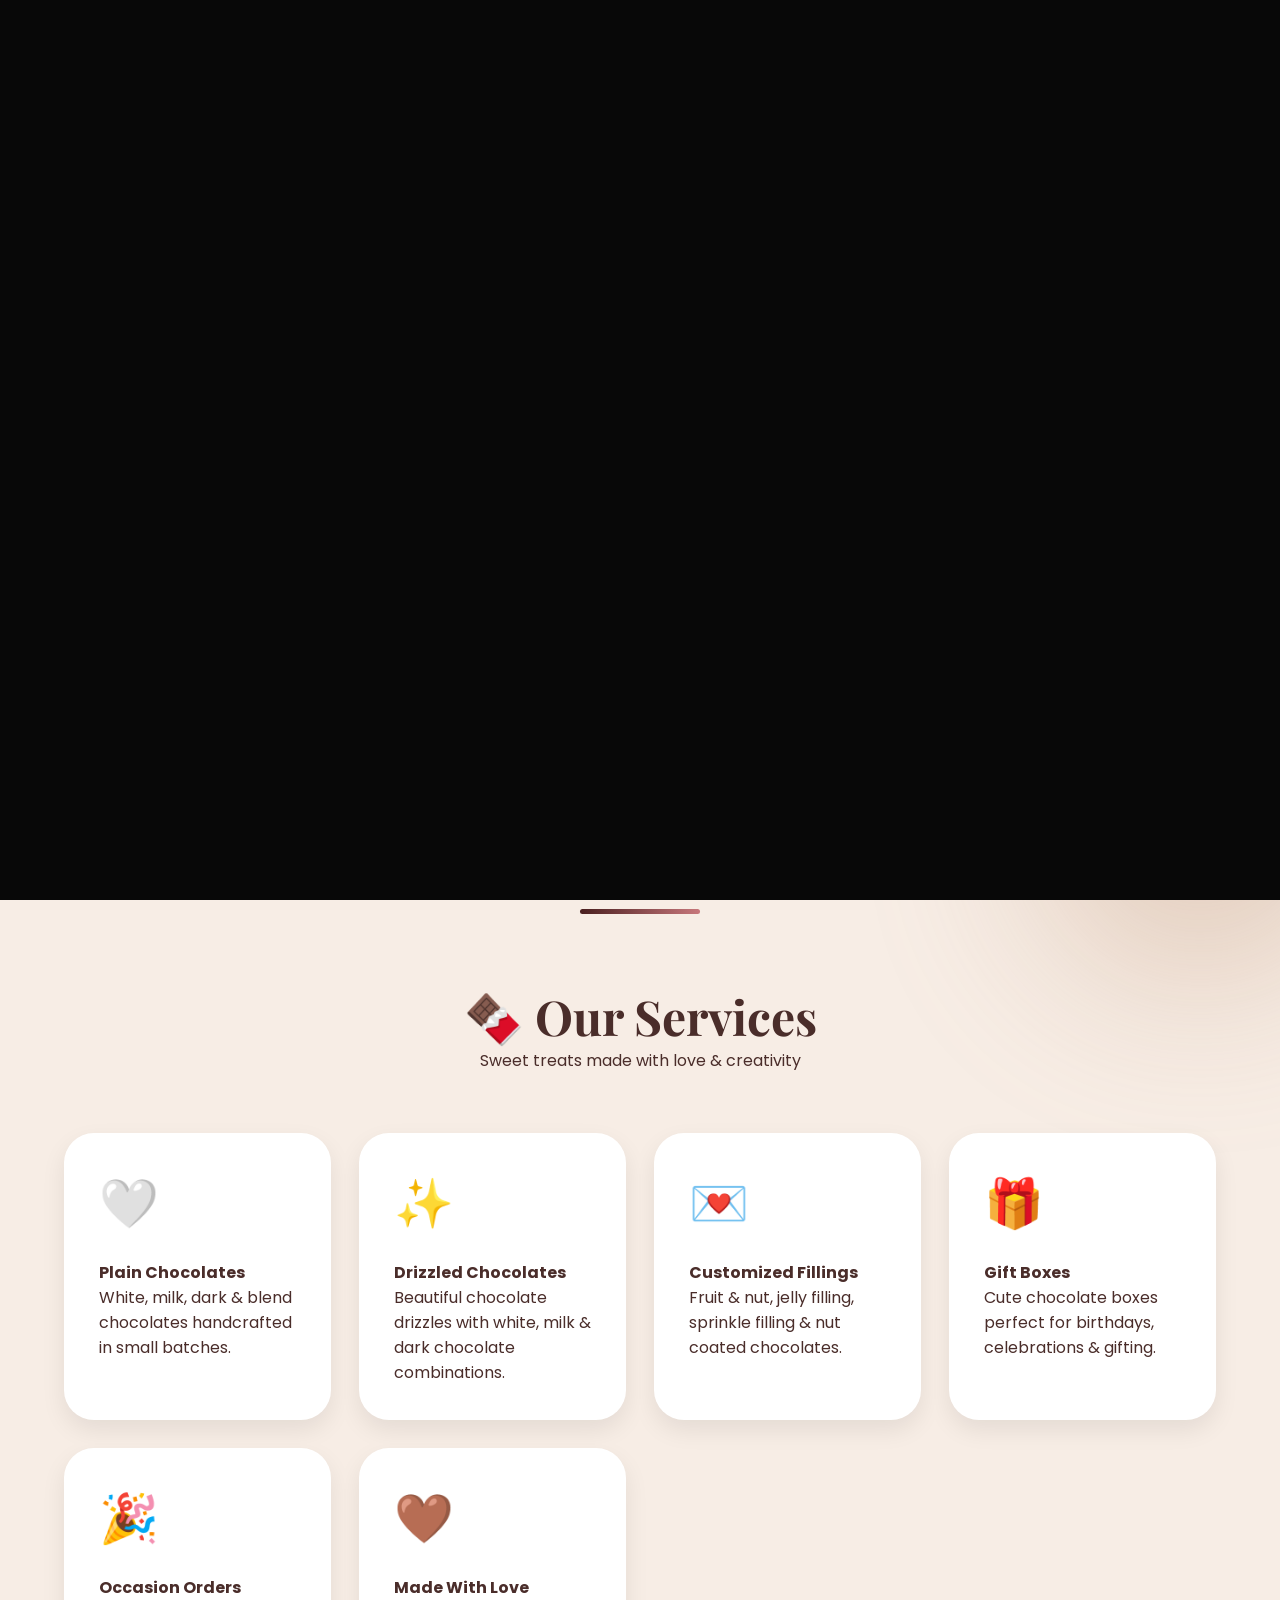
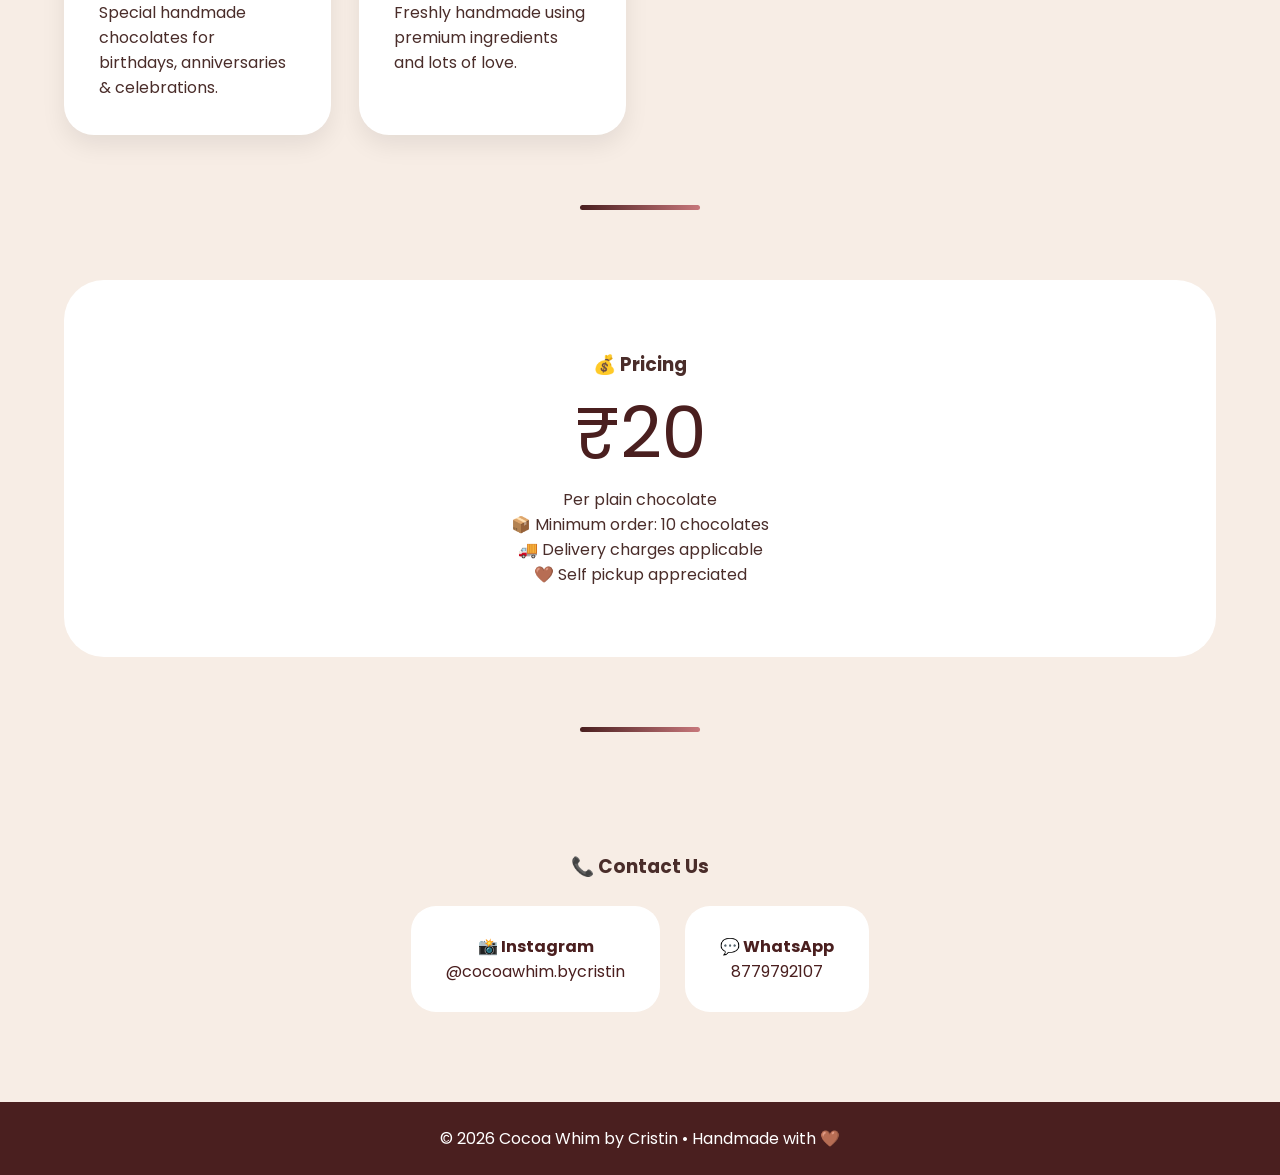
==== index.html @ 8f463be4 "Rename cocoawhim.html to index.html" ====
<!DOCTYPE html>
<html lang="en">

<head>
  <meta charset="UTF-8" />
  <meta name="viewport" content="width=device-width, initial-scale=1.0" />

  <title>Cocoa Whim by Cristin</title>

  <link rel="preconnect" href="https://fonts.googleapis.com">
  <link rel="preconnect" href="https://fonts.gstatic.com" crossorigin>

  <link
    href="https://fonts.googleapis.com/css2?family=Playfair+Display:wght@600;700&family=Poppins:wght@300;400;500;600&family=Pacifico&display=swap"
    rel="stylesheet">

  <link rel="stylesheet" href="cocoawhim.css">
</head>

<body>
  <div id="loader">

    <video autoplay muted playsinline id="logoVideo">
      <source src="LogoReveal.mp4" type="video/mp4">
    </video>

  </div>

  <div class="bg-blur one"></div>
  <div class="bg-blur two"></div>

  <div class="container">

    <!-- NAVBAR -->

    <nav>

      <div class="logo">

        <img src="Profile.png" alt="Cocoa Whim Logo">

        <div class="logo-text">
          <h1>Cocoa Whim</h1>
          <h6>by Cristin</h6>
          <p>little bites, big happiness 🍫</p>
        </div>

      </div>

      <a class="nav-btn" href="https://wa.me/918779792107" target="_blank">
        Order Now
      </a>

    </nav>

    <!-- HERO -->

    <section class="hero">

      <div>

        <h2>
          Handmade chocolates
          <span>for every sweet craving 🍫</span>
        </h2>

        <p>
          Cocoa Whim by Cristin creates delicious handmade chocolates using the perfect blend of dark, milk & white
          chocolate. From customized fillings to gift boxes, every bite is freshly made with love 🤎
        </p>

        <div class="hero-buttons">

          <a class="primary-btn" href="https://wa.me/918779792107" target="_blank">
            🍫 Order on WhatsApp
          </a>

          <a class="secondary-btn" href="https://instagram.com/cocoawhim.bycristin" target="_blank">
            📸 Visit Instagram
          </a>

        </div>

      </div>

      <div class="hero-image">

        <div class="hero-card">
          <img src="products.png" alt="Cocoa Whim Products">
        </div>

      </div>

    </section>

    <div class="divider"></div>

    <!-- PRODUCTS -->

    <section class="products">

      <div class="section-title">
        <h3>🍫 Our Services</h3>
        <p>Sweet treats made with love & creativity</p>
      </div>

      <div class="product-grid">

        <div class="product-card">
          <div class="product-icon">🤍</div>
          <h4>Plain Chocolates</h4>
          <p>
            White, milk, dark & blend chocolates handcrafted in small batches.
          </p>
        </div>

        <div class="product-card">
          <div class="product-icon">✨</div>
          <h4>Drizzled Chocolates</h4>
          <p>
            Beautiful chocolate drizzles with white, milk & dark chocolate combinations.
          </p>
        </div>

        <div class="product-card">
          <div class="product-icon">💌</div>
          <h4>Customized Fillings</h4>
          <p>
            Fruit & nut, jelly filling, sprinkle filling & nut coated chocolates.
          </p>
        </div>

        <div class="product-card">
          <div class="product-icon">🎁</div>
          <h4>Gift Boxes</h4>
          <p>
            Cute chocolate boxes perfect for birthdays, celebrations & gifting.
          </p>
        </div>

        <div class="product-card">
          <div class="product-icon">🎉</div>
          <h4>Occasion Orders</h4>
          <p>
            Special handmade chocolates for birthdays, anniversaries & celebrations.
          </p>
        </div>

        <div class="product-card">
          <div class="product-icon">🤎</div>
          <h4>Made With Love</h4>
          <p>
            Freshly handmade using premium ingredients and lots of love.
          </p>
        </div>

      </div>

    </section>

    <div class="divider"></div>

    <!-- PRICING -->

    <section class="pricing">

      <div class="pricing-box">

        <div class="pricing-content">

          <h3>💰 Pricing</h3>

          <div class="price">₹20</div>

          <p>Per plain chocolate</p>
          <p>📦 Minimum order: 10 chocolates</p>
          <p>🚚 Delivery charges applicable</p>
          <p>🤎 Self pickup appreciated</p>

        </div>

      </div>

    </section>

    <div class="divider"></div>

    <!-- CONTACT -->

    <section class="contact">

      <h3>📞 Contact Us</h3><br>

      <div class="contact-links">

        <a class="contact-card" href="https://instagram.com/cocoawhim.bycristin" target="_blank">

          <h4>📸 Instagram</h4>
          <p>@cocoawhim.bycristin</p>

        </a>

        <a class="contact-card" href="https://wa.me/918779792107" target="_blank">

          <h4>💬 WhatsApp</h4>
          <p>8779792107</p>

        </a>

      </div>

    </section>

  </div>

  <footer>
    © 2026 Cocoa Whim by Cristin • Handmade with 🤎
  </footer>

  <script src="cocoawhim.js"></script>

</body>

</html>
---- cocoawhim.css ----
*{
  margin:0;
  padding:0;
  box-sizing:border-box;
  scroll-behavior:smooth;
}

body{
  background:#f7ede5;
  color:#4a2d2a;
  font-family:'Poppins',sans-serif;
  overflow-x:hidden;
  position:relative;
}

body::before{
  content:"";
  position:fixed;
  inset:0;
  background-image:
  radial-gradient(rgba(255,255,255,0.35) 1px, transparent 1px);
  background-size:22px 22px;
  opacity:0.4;
  z-index:-3;
}

.bg-blur{
  position:fixed;
  width:320px;
  height:320px;
  border-radius:50%;
  filter:blur(90px);
  z-index:-2;
  opacity:0.35;
}

.one{
  background:#d9a5a9;
  top:-80px;
  left:-80px;
}

.two{
  background:#b98b6b;
  bottom:-80px;
  right:-80px;
}

.container{
  width:90%;
  max-width:1200px;
  margin:auto;
}

/* NAVBAR */

nav{
  padding:25px 0;
  display:flex;
  justify-content:space-between;
  align-items:center;
  flex-wrap:wrap;
  gap:20px;
}

.logo{
  display:flex;
  align-items:center;
  gap:15px;
}

.logo img{
  width:85px;
  height:85px;
  border-radius:50%;
  object-fit:cover;
  box-shadow:0 6px 20px rgba(0,0,0,0.12);
  border:4px solid white;
}

.logo-text h1{
  font-family:'Pacifico',cursive;
  font-size:2.2rem;
  color:#4a1f1f;
}

.logo-text h6{
  font-size:0.9rem;
  color:#7a4d4d;
}

.logo-text p{
  color:#b56b71;
  font-size:0.95rem;
}

.nav-btn{
  text-decoration:none;
  background:#4a1f1f;
  color:white;
  padding:13px 26px;
  border-radius:40px;
  transition:0.3s;
}

.nav-btn:hover{
  background:#c7777b;
}

/* HERO */

.hero{
  padding:70px 0 100px;
  display:grid;
  grid-template-columns:1fr 1fr;
  align-items:center;
  gap:60px;
}

.hero h2{
  font-size:4.5rem;
  line-height:1.05;
  font-family:'Playfair Display',serif;
  margin-bottom:25px;
}

.hero h2 span{
  color:#c7777b;
}

.hero p{
  line-height:1.9;
  margin-bottom:35px;
}

.hero-buttons{
  display:flex;
  gap:18px;
  flex-wrap:wrap;
}

.primary-btn,
.secondary-btn{
  padding:15px 30px;
  border-radius:50px;
  text-decoration:none;
}

.primary-btn{
  background:#4a1f1f;
  color:white;
}

.secondary-btn{
  border:2px solid #4a1f1f;
  color:#4a1f1f;
  background:white;
}

.hero-image{
  display:flex;
  justify-content:center;
}

.hero-card{
  background:white;
  padding:28px;
  border-radius:35px;
  box-shadow:0 15px 40px rgba(0,0,0,0.12);
}

.hero-card img{
  width:100%;
  max-width:400px;
  border-radius:25px;
}

.divider{
  width:120px;
  height:5px;
  background:linear-gradient(to right,#4a1f1f,#c7777b);
  margin:70px auto;
  border-radius:20px;
}

.section-title{
  text-align:center;
  margin-bottom:60px;
}

.section-title h3{
  font-size:3rem;
  font-family:'Playfair Display',serif;
}

.product-grid{
  display:grid;
  grid-template-columns:repeat(auto-fit,minmax(260px,1fr));
  gap:28px;
}

.product-card{
  background:white;
  padding:35px;
  border-radius:30px;
  box-shadow:0 10px 24px rgba(0,0,0,0.08);
}

.product-icon{
  font-size:3rem;
  margin-bottom:20px;
}

.pricing-box{
  background:white;
  border-radius:40px;
  padding:70px;
  text-align:center;
}

.price{
  font-size:4.5rem;
  color:#4a1f1f;
}

.contact{
  text-align:center;
  padding:50px 0 90px;
}

.contact-links{
  display:flex;
  justify-content:center;
  gap:25px;
  flex-wrap:wrap;
}

.contact-card{
  background:white;
  padding:28px 35px;
  border-radius:25px;
  text-decoration:none;
  color:#4a1f1f;
}

footer{
  background:#4a1f1f;
  color:white;
  text-align:center;
  padding:24px;
}

.floating{
  position:fixed;
  bottom:-50px;
  font-size:22px;

  animation-name: floatUp;
  animation-timing-function: linear;
  animation-fill-mode: forwards;

  opacity:0.6;
  pointer-events:none;
  z-index:9999;
}

/* SPLASH SCREEN */

#loader{
  position:fixed;
  inset:0;
  background: #080808;;
  display:flex;
  justify-content:center;
  align-items:center;
  z-index:100000;
  transition:opacity 1s ease;
}

#loader video{
  width:320px;
  max-width:80%;
}

.fade-out{
  opacity:0;
  pointer-events:none;
}

@keyframes floatUp{

  from{
    transform:translateY(100vh) rotate(0deg);
    opacity:0.7;
  }

  to{
    transform:translateY(-120vh) rotate(360deg);
    opacity:0;
  }

}

/* @keyframes float{
  from{
    transform:translateY(100vh) rotate(0deg);
  }

  to{
    transform:translateY(-120vh) rotate(360deg);
  }
} */

@media(max-width:900px){

  .hero{
    grid-template-columns:1fr;
    text-align:center;
  }

  .hero h2{
    font-size:3rem;
  }

}
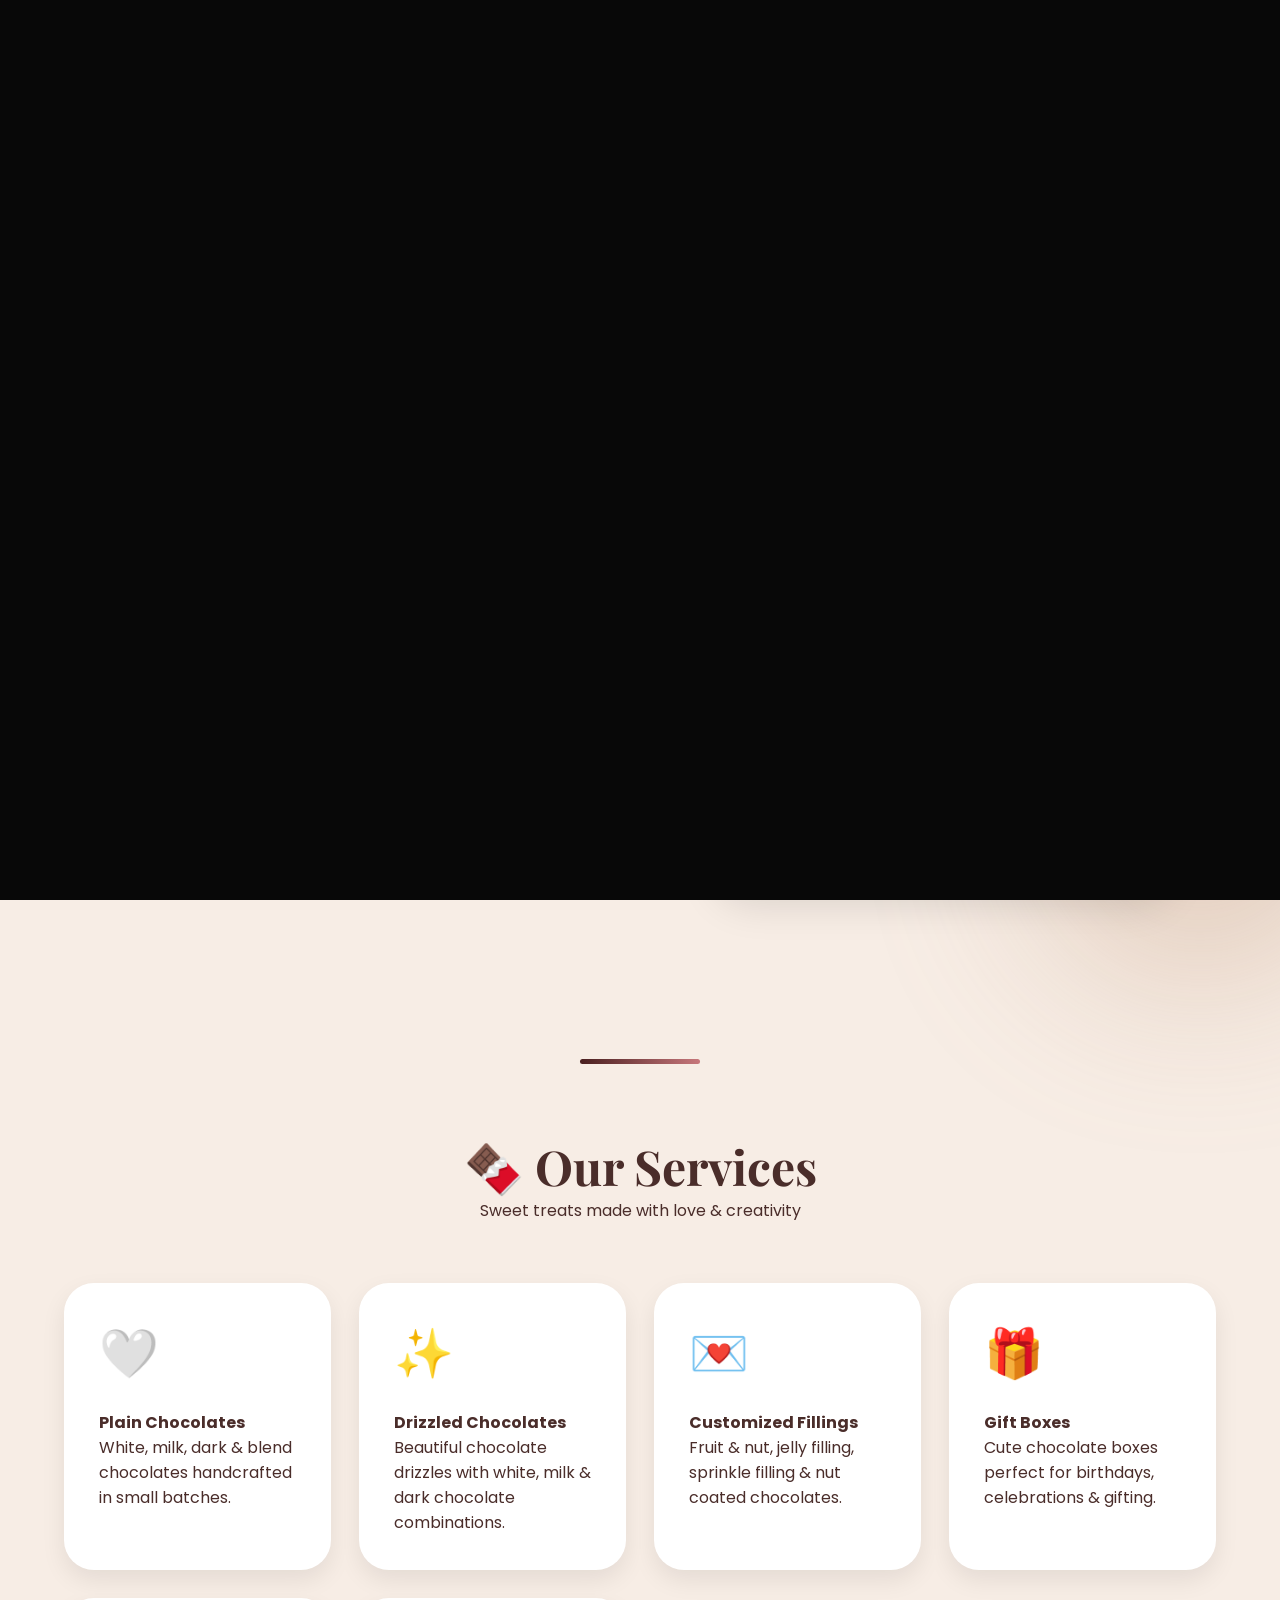
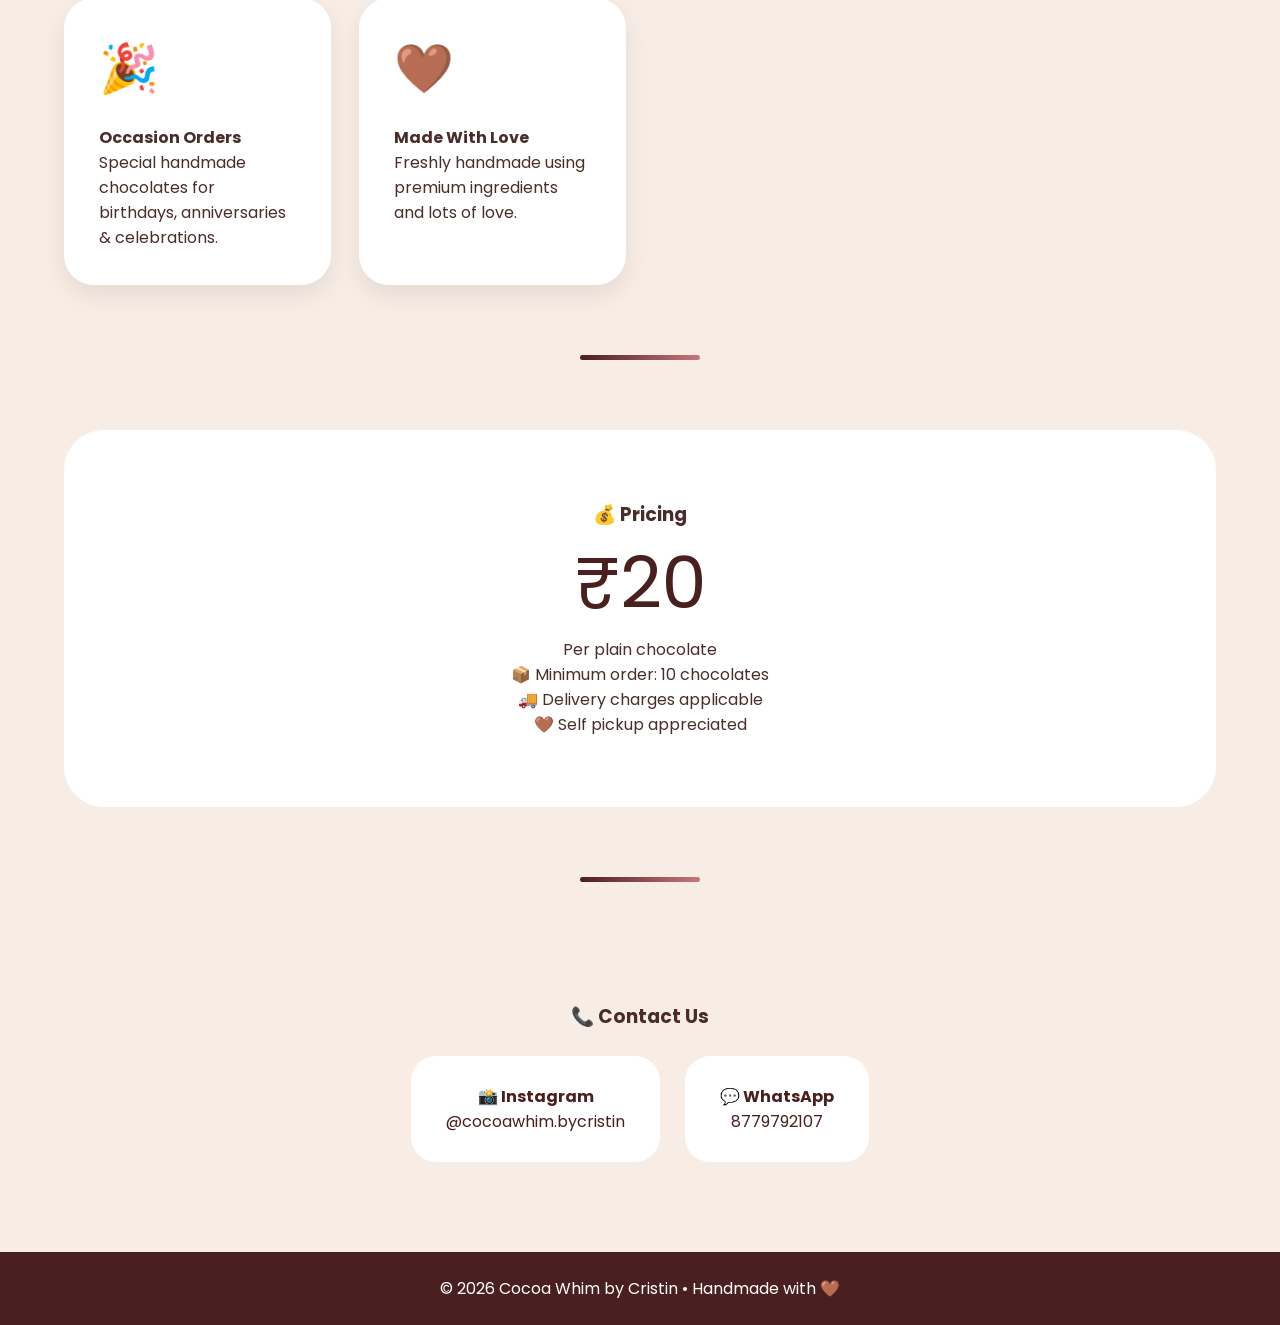
==== commit 44186f76: "Update index.html" ====
--- a/index.html
+++ b/index.html
@@ -86,7 +86,7 @@
       <div class="hero-image">
 
         <div class="hero-card">
-          <img src="products.png" alt="Cocoa Whim Products">
+          <img src="Products.png" alt="Cocoa Whim Products">
         </div>
 
       </div>
